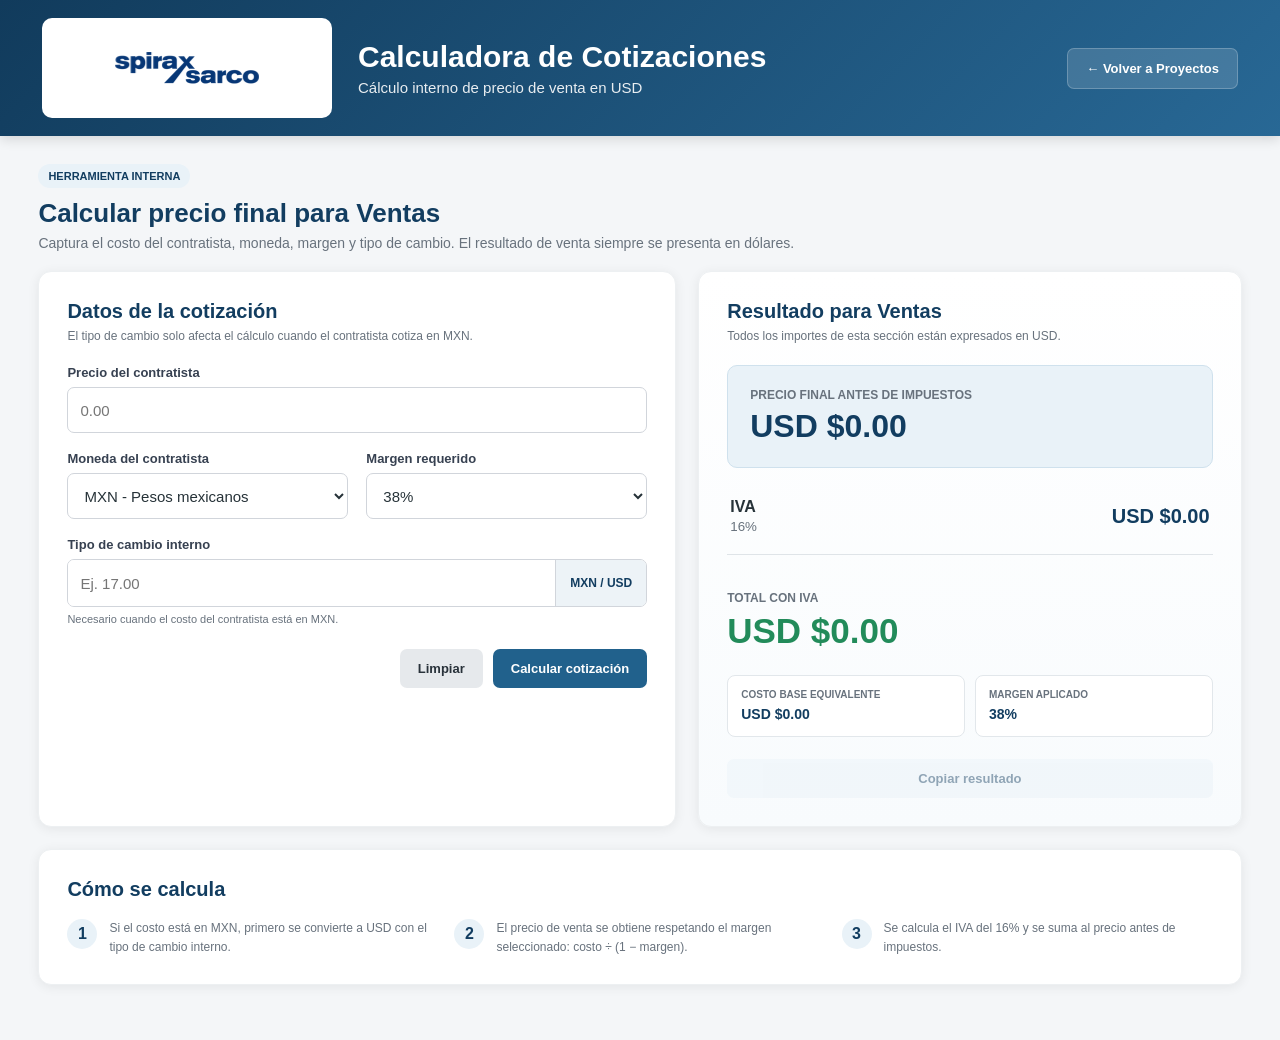
==== calculadora.html @ c2febee2 "Integración con Supabase" ====
<!DOCTYPE html>
<html lang="es">
<head>
    <meta charset="UTF-8">
    <meta name="viewport" content="width=device-width, initial-scale=1.0">
    <title>Calculadora de Cotizaciones</title>
    <link rel="stylesheet" href="calculadora.css">
</head>
<body>
    <header class="encabezado">
        <div class="encabezado-izquierda">
            <div class="logo-contenedor">
                <img src="assets/spirax-logo.png" alt="Spirax Sarco" class="logo-spirax">
            </div>
            <div>
                <h1>Calculadora de Cotizaciones</h1>
                <p>Cálculo interno de precio de venta en USD</p>
            </div>
        </div>
        <a class="btn btn-claro" href="index.html">← Volver a Proyectos</a>
    </header>

    <main class="contenedor">
        <section class="intro">
            <div>
                <span class="etiqueta">HERRAMIENTA INTERNA</span>
                <h2>Calcular precio final para Ventas</h2>
                <p>Captura el costo del contratista, moneda, margen y tipo de cambio. El resultado de venta siempre se presenta en dólares.</p>
            </div>
        </section>

        <section class="grid-principal">
            <div class="tarjeta formulario-card">
                <div class="titulo-seccion">
                    <h3>Datos de la cotización</h3>
                    <p>El tipo de cambio solo afecta el cálculo cuando el contratista cotiza en MXN.</p>
                </div>

                <div class="form-grid">
                    <div class="campo campo-ancho">
                        <label for="precioContratista">Precio del contratista</label>
                        <input type="number" id="precioContratista" min="0" step="0.01" placeholder="0.00">
                    </div>

                    <div class="campo">
                        <label for="monedaContratista">Moneda del contratista</label>
                        <select id="monedaContratista">
                            <option value="MXN">MXN - Pesos mexicanos</option>
                            <option value="USD">USD - Dólares</option>
                        </select>
                    </div>

                    <div class="campo">
                        <label for="margen">Margen requerido</label>
                        <select id="margen">
                            <option value="38">38%</option>
                            <option value="40">40%</option>
                            <option value="45">45%</option>
                            <option value="50">50%</option>
                        </select>
                    </div>

                    <div class="campo campo-ancho">
                        <label for="tipoCambio">Tipo de cambio interno</label>
                        <div class="input-con-sufijo">
                            <input type="number" id="tipoCambio" min="0" step="0.0001" placeholder="Ej. 17.00">
                            <span>MXN / USD</span>
                        </div>
                        <small id="ayudaTipoCambio">Necesario cuando el costo del contratista está en MXN.</small>
                    </div>
                </div>

                <div id="mensajeError" class="mensaje-error oculto"></div>

                <div class="acciones">
                    <button type="button" id="btnLimpiar" class="btn btn-secundario">Limpiar</button>
                    <button type="button" id="btnCalcular" class="btn btn-principal">Calcular cotización</button>
                </div>
            </div>

            <div class="tarjeta resultados-card">
                <div class="titulo-seccion">
                    <h3>Resultado para Ventas</h3>
                    <p>Todos los importes de esta sección están expresados en USD.</p>
                </div>

                <div class="resultado-destacado">
                    <span>Precio final antes de impuestos</span>
                    <strong id="resultadoSubtotal">USD $0.00</strong>
                </div>

                <div class="resultado-fila">
                    <div>
                        <span>IVA</span>
                        <small>16%</small>
                    </div>
                    <strong id="resultadoIVA">USD $0.00</strong>
                </div>

                <div class="separador"></div>

                <div class="resultado-total">
                    <span>Total con IVA</span>
                    <strong id="resultadoTotal">USD $0.00</strong>
                </div>

                <div class="detalle-calculo">
                    <div>
                        <span>Costo base equivalente</span>
                        <strong id="costoBaseUSD">USD $0.00</strong>
                    </div>
                    <div>
                        <span>Margen aplicado</span>
                        <strong id="margenAplicado">38%</strong>
                    </div>
                </div>

                <button type="button" id="btnCopiar" class="btn btn-copiar" disabled>Copiar resultado</button>
            </div>
        </section>

        <section class="tarjeta formula-card">
            <h3>Cómo se calcula</h3>
            <div class="formula-grid">
                <div>
                    <span>1</span>
                    <p>Si el costo está en MXN, primero se convierte a USD con el tipo de cambio interno.</p>
                </div>
                <div>
                    <span>2</span>
                    <p>El precio de venta se obtiene respetando el margen seleccionado: costo ÷ (1 − margen).</p>
                </div>
                <div>
                    <span>3</span>
                    <p>Se calcula el IVA del 16% y se suma al precio antes de impuestos.</p>
                </div>
            </div>
        </section>
    </main>

    <script src="calculadora.js"></script>
</body>
</html>
---- calculadora.css ----
* {
    box-sizing: border-box;
    margin: 0;
    padding: 0;
}

:root {
    --azul-oscuro: #123d60;
    --azul: #21618c;
    --azul-medio: #367bab;
    --azul-claro: #e9f2f8;
    --verde: #228b5a;
    --gris-fondo: #f4f6f8;
    --gris-borde: #dfe4e8;
    --texto: #263238;
    --texto-secundario: #68727d;
}

body {
    font-family: Arial, Helvetica, sans-serif;
    background: var(--gris-fondo);
    color: var(--texto);
}

.encabezado {
    min-height: 120px;
    background: linear-gradient(135deg, #113b5c, #286895);
    color: white;
    padding: 18px 42px;
    display: flex;
    justify-content: space-between;
    align-items: center;
    box-shadow: 0 3px 12px rgba(0,0,0,0.14);
}

.encabezado-izquierda {
    display: flex;
    align-items: center;
    gap: 26px;
}

.logo-contenedor {
    width: 290px;
    min-width: 290px;
    height: 100px;
    background: white;
    border-radius: 10px;
    display: flex;
    align-items: center;
    justify-content: center;
    overflow: hidden;
}

.logo-spirax {
    width: 260px;
    height: 84px;
    object-fit: contain;
    transform: scale(1.9);
}

.encabezado h1 {
    font-size: 30px;
    margin-bottom: 5px;
}

.encabezado p {
    font-size: 15px;
    opacity: .9;
}

.contenedor {
    width: 94%;
    max-width: 1450px;
    margin: 28px auto 55px;
}

.intro {
    display: flex;
    justify-content: space-between;
    align-items: flex-end;
    margin-bottom: 20px;
}

.etiqueta {
    display: inline-block;
    padding: 6px 10px;
    border-radius: 20px;
    background: var(--azul-claro);
    color: var(--azul-oscuro);
    font-size: 11px;
    font-weight: 700;
    margin-bottom: 10px;
}

.intro h2 {
    color: var(--azul-oscuro);
    font-size: 26px;
    margin-bottom: 6px;
}

.intro p {
    color: var(--texto-secundario);
    font-size: 14px;
}

.grid-principal {
    display: grid;
    grid-template-columns: 1.08fr .92fr;
    gap: 22px;
    align-items: stretch;
}

.tarjeta {
    background: white;
    border: 1px solid #edf0f2;
    border-radius: 13px;
    box-shadow: 0 2px 12px rgba(0,0,0,.07);
    padding: 28px;
}

.titulo-seccion {
    margin-bottom: 22px;
}

.titulo-seccion h3,
.formula-card h3 {
    color: var(--azul-oscuro);
    font-size: 20px;
    margin-bottom: 6px;
}

.titulo-seccion p {
    color: var(--texto-secundario);
    font-size: 12px;
}

.form-grid {
    display: grid;
    grid-template-columns: 1fr 1fr;
    gap: 18px;
}

.campo {
    display: flex;
    flex-direction: column;
}

.campo-ancho {
    grid-column: 1 / -1;
}

.campo label {
    font-weight: 700;
    font-size: 13px;
    margin-bottom: 7px;
    color: #374151;
}

.campo input,
.campo select {
    width: 100%;
    height: 46px;
    border: 1px solid #d1d5db;
    border-radius: 7px;
    padding: 0 12px;
    background: white;
    font-size: 15px;
    color: var(--texto);
}

.campo input:focus,
.campo select:focus {
    outline: none;
    border-color: var(--azul-medio);
    box-shadow: 0 0 0 3px rgba(54,123,171,.10);
}

.campo small {
    color: var(--texto-secundario);
    margin-top: 6px;
    font-size: 11px;
}

.input-con-sufijo {
    display: grid;
    grid-template-columns: 1fr auto;
    border: 1px solid #d1d5db;
    border-radius: 7px;
    overflow: hidden;
}

.input-con-sufijo input {
    border: none;
    border-radius: 0;
}

.input-con-sufijo span {
    display: flex;
    align-items: center;
    padding: 0 14px;
    background: #edf3f7;
    color: var(--azul-oscuro);
    font-weight: 700;
    font-size: 12px;
    border-left: 1px solid #d1d5db;
}

.acciones {
    display: flex;
    justify-content: flex-end;
    gap: 10px;
    margin-top: 24px;
}

.btn {
    border: none;
    border-radius: 7px;
    padding: 12px 18px;
    font-weight: 700;
    cursor: pointer;
    text-decoration: none;
    display: inline-flex;
    align-items: center;
    justify-content: center;
    font-size: 13px;
}

.btn-principal {
    background: var(--azul);
    color: white;
}

.btn-secundario {
    background: #e6e9ec;
    color: #29323a;
}

.btn-claro {
    background: rgba(255,255,255,.14);
    border: 1px solid rgba(255,255,255,.22);
    color: white;
}

.btn-copiar {
    width: 100%;
    margin-top: 22px;
    background: var(--azul-claro);
    color: var(--azul-oscuro);
}

.btn:disabled {
    opacity: .45;
    cursor: not-allowed;
}

.resultados-card {
    background: linear-gradient(180deg, #ffffff 0%, #f8fbfd 100%);
}

.resultado-destacado {
    border: 1px solid #cfe1ed;
    background: var(--azul-claro);
    border-radius: 10px;
    padding: 22px;
    margin-bottom: 18px;
}

.resultado-destacado span,
.resultado-total span {
    display: block;
    font-size: 12px;
    font-weight: 700;
    color: var(--texto-secundario);
    text-transform: uppercase;
    margin-bottom: 6px;
}

.resultado-destacado strong {
    color: var(--azul-oscuro);
    font-size: 32px;
}

.resultado-fila {
    display: flex;
    align-items: center;
    justify-content: space-between;
    padding: 12px 3px;
}

.resultado-fila span {
    font-weight: 700;
}

.resultado-fila small {
    display: block;
    color: var(--texto-secundario);
    margin-top: 3px;
}

.resultado-fila strong {
    color: var(--azul-oscuro);
    font-size: 20px;
}

.separador {
    height: 1px;
    background: #dfe4e8;
    margin: 8px 0 18px;
}

.resultado-total {
    padding: 18px 0;
}

.resultado-total strong {
    display: block;
    font-size: 35px;
    color: var(--verde);
}

.detalle-calculo {
    display: grid;
    grid-template-columns: 1fr 1fr;
    gap: 10px;
    margin-top: 6px;
}

.detalle-calculo div {
    border: 1px solid #e2e7eb;
    background: white;
    border-radius: 8px;
    padding: 13px;
}

.detalle-calculo span {
    display: block;
    color: var(--texto-secundario);
    font-size: 10px;
    text-transform: uppercase;
    font-weight: 700;
    margin-bottom: 5px;
}

.detalle-calculo strong {
    color: var(--azul-oscuro);
    font-size: 14px;
}

.mensaje-error {
    margin-top: 17px;
    padding: 12px 14px;
    border-radius: 7px;
    background: #fde8ea;
    color: #a32731;
    font-size: 13px;
    font-weight: 700;
}

.oculto {
    display: none !important;
}

.formula-card {
    margin-top: 22px;
}

.formula-grid {
    display: grid;
    grid-template-columns: repeat(3, 1fr);
    gap: 16px;
    margin-top: 18px;
}

.formula-grid div {
    display: flex;
    gap: 12px;
    align-items: flex-start;
}

.formula-grid span {
    width: 30px;
    min-width: 30px;
    height: 30px;
    border-radius: 50%;
    display: flex;
    justify-content: center;
    align-items: center;
    background: var(--azul-claro);
    color: var(--azul-oscuro);
    font-weight: 700;
}

.formula-grid p {
    color: var(--texto-secundario);
    font-size: 12px;
    line-height: 1.55;
}

@media(max-width: 900px) {
    .grid-principal,
    .formula-grid {
        grid-template-columns: 1fr;
    }

    .encabezado {
        flex-direction: column;
        align-items: flex-start;
        gap: 16px;
        padding: 20px;
    }
}

@media(max-width: 650px) {
    .form-grid,
    .detalle-calculo {
        grid-template-columns: 1fr;
    }

    .campo-ancho {
        grid-column: auto;
    }

    .logo-contenedor {
        width: 235px;
        min-width: 235px;
        height: 84px;
    }

    .logo-spirax {
        width: 210px;
        height: 70px;
    }

    .resultado-destacado strong,
    .resultado-total strong {
        font-size: 27px;
    }
}
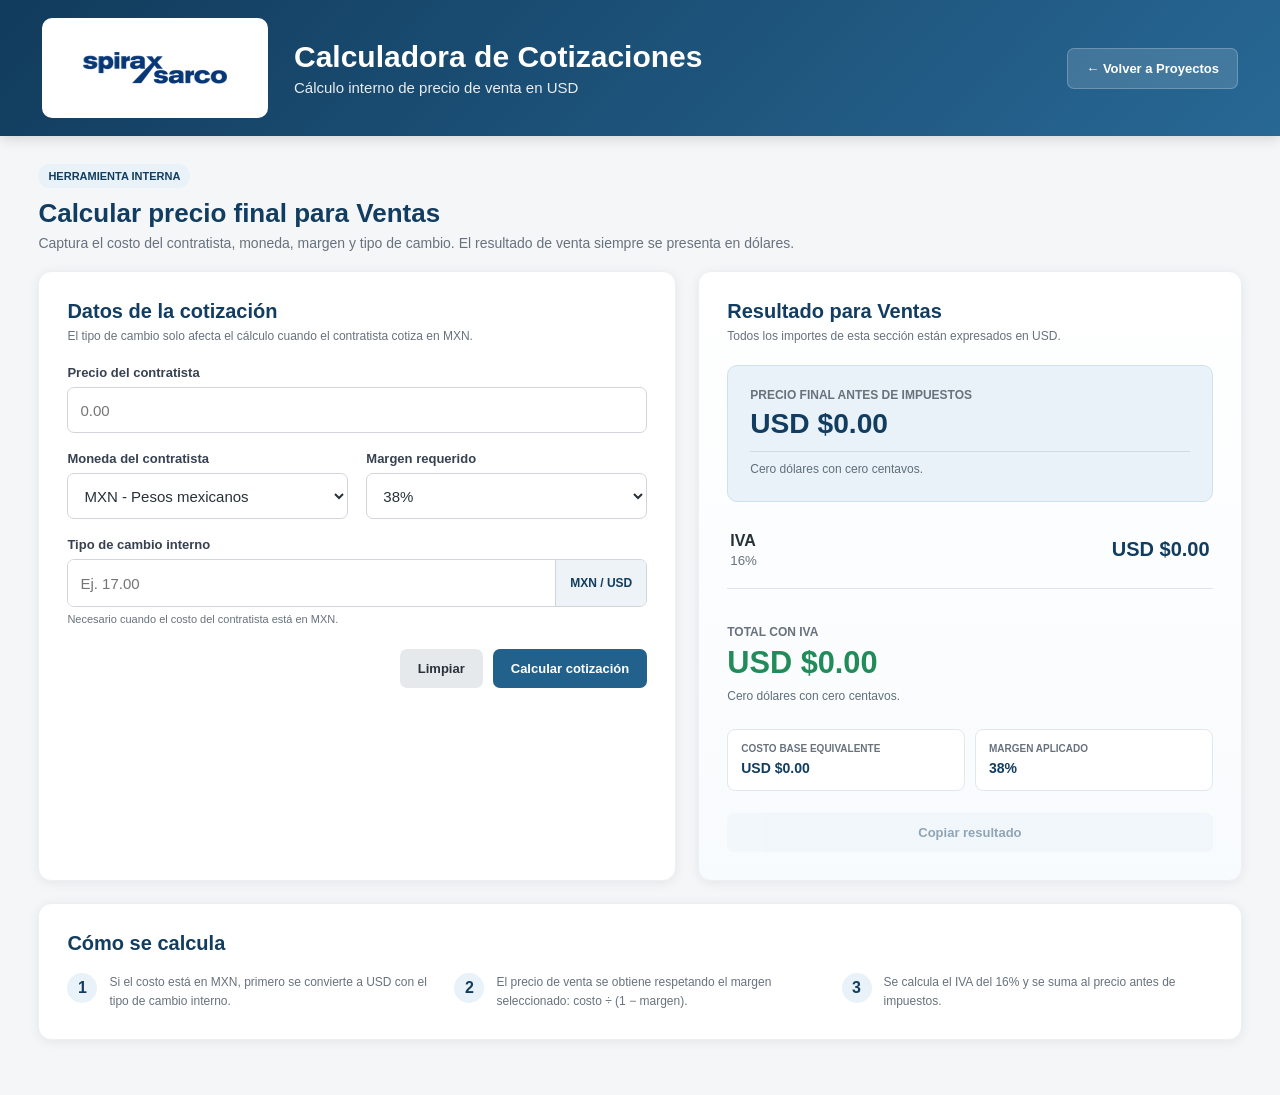
==== commit a4552277: "Add files via upload Actualizacion" ====
--- a/calculadora.html
+++ b/calculadora.html
@@ -7,51 +7,78 @@
     <link rel="stylesheet" href="calculadora.css">
 </head>
 <body>
+
     <header class="encabezado">
         <div class="encabezado-izquierda">
             <div class="logo-contenedor">
                 <img src="assets/spirax-logo.png" alt="Spirax Sarco" class="logo-spirax">
             </div>
+
             <div>
                 <h1>Calculadora de Cotizaciones</h1>
                 <p>Cálculo interno de precio de venta en USD</p>
             </div>
         </div>
+
         <a class="btn btn-claro" href="index.html">← Volver a Proyectos</a>
     </header>
 
+
     <main class="contenedor">
+
         <section class="intro">
             <div>
                 <span class="etiqueta">HERRAMIENTA INTERNA</span>
                 <h2>Calcular precio final para Ventas</h2>
-                <p>Captura el costo del contratista, moneda, margen y tipo de cambio. El resultado de venta siempre se presenta en dólares.</p>
+                <p>
+                    Captura el costo del contratista, moneda, margen y tipo de cambio.
+                    El resultado de venta siempre se presenta en dólares.
+                </p>
             </div>
         </section>
 
+
         <section class="grid-principal">
+
             <div class="tarjeta formulario-card">
+
                 <div class="titulo-seccion">
                     <h3>Datos de la cotización</h3>
-                    <p>El tipo de cambio solo afecta el cálculo cuando el contratista cotiza en MXN.</p>
-                </div>
+                    <p>
+                        El tipo de cambio solo afecta el cálculo cuando el contratista
+                        cotiza en MXN.
+                    </p>
+                </div>
+
 
                 <div class="form-grid">
+
                     <div class="campo campo-ancho">
                         <label for="precioContratista">Precio del contratista</label>
-                        <input type="number" id="precioContratista" min="0" step="0.01" placeholder="0.00">
-                    </div>
+
+                        <input
+                            type="number"
+                            id="precioContratista"
+                            min="0"
+                            step="0.01"
+                            placeholder="0.00"
+                        >
+                    </div>
+
 
                     <div class="campo">
                         <label for="monedaContratista">Moneda del contratista</label>
+
                         <select id="monedaContratista">
                             <option value="MXN">MXN - Pesos mexicanos</option>
                             <option value="USD">USD - Dólares</option>
                         </select>
                     </div>
 
+
                     <div class="campo">
                         <label for="margen">Margen requerido</label>
+
                         <select id="margen">
                             <option value="38">38%</option>
                             <option value="40">40%</option>
@@ -60,84 +87,186 @@
                         </select>
                     </div>
 
+
                     <div class="campo campo-ancho">
+
                         <label for="tipoCambio">Tipo de cambio interno</label>
+
                         <div class="input-con-sufijo">
-                            <input type="number" id="tipoCambio" min="0" step="0.0001" placeholder="Ej. 17.00">
+                            <input
+                                type="number"
+                                id="tipoCambio"
+                                min="0"
+                                step="0.0001"
+                                placeholder="Ej. 17.00"
+                            >
+
                             <span>MXN / USD</span>
                         </div>
-                        <small id="ayudaTipoCambio">Necesario cuando el costo del contratista está en MXN.</small>
-                    </div>
-                </div>
+
+                        <small id="ayudaTipoCambio">
+                            Necesario cuando el costo del contratista está en MXN.
+                        </small>
+
+                    </div>
+
+                </div>
+
 
                 <div id="mensajeError" class="mensaje-error oculto"></div>
 
+
                 <div class="acciones">
-                    <button type="button" id="btnLimpiar" class="btn btn-secundario">Limpiar</button>
-                    <button type="button" id="btnCalcular" class="btn btn-principal">Calcular cotización</button>
-                </div>
-            </div>
+
+                    <button
+                        type="button"
+                        id="btnLimpiar"
+                        class="btn btn-secundario"
+                    >
+                        Limpiar
+                    </button>
+
+                    <button
+                        type="button"
+                        id="btnCalcular"
+                        class="btn btn-principal"
+                    >
+                        Calcular cotización
+                    </button>
+
+                </div>
+
+            </div>
+
 
             <div class="tarjeta resultados-card">
+
                 <div class="titulo-seccion">
                     <h3>Resultado para Ventas</h3>
                     <p>Todos los importes de esta sección están expresados en USD.</p>
                 </div>
 
+
                 <div class="resultado-destacado">
+
                     <span>Precio final antes de impuestos</span>
-                    <strong id="resultadoSubtotal">USD $0.00</strong>
-                </div>
+
+                    <strong id="resultadoSubtotal">
+                        USD $0.00
+                    </strong>
+
+                    <small
+                        id="resultadoSubtotalLetras"
+                        class="resultado-en-letras"
+                    >
+                        Cero dólares con cero centavos.
+                    </small>
+
+                </div>
+
 
                 <div class="resultado-fila">
+
                     <div>
                         <span>IVA</span>
                         <small>16%</small>
                     </div>
-                    <strong id="resultadoIVA">USD $0.00</strong>
-                </div>
+
+                    <strong id="resultadoIVA">
+                        USD $0.00
+                    </strong>
+
+                </div>
+
 
                 <div class="separador"></div>
 
+
                 <div class="resultado-total">
+
                     <span>Total con IVA</span>
-                    <strong id="resultadoTotal">USD $0.00</strong>
-                </div>
+
+                    <strong id="resultadoTotal">
+                        USD $0.00
+                    </strong>
+
+                    <small
+                        id="resultadoTotalLetras"
+                        class="resultado-en-letras resultado-en-letras-total"
+                    >
+                        Cero dólares con cero centavos.
+                    </small>
+
+                </div>
+
 
                 <div class="detalle-calculo">
+
                     <div>
                         <span>Costo base equivalente</span>
                         <strong id="costoBaseUSD">USD $0.00</strong>
                     </div>
+
                     <div>
                         <span>Margen aplicado</span>
                         <strong id="margenAplicado">38%</strong>
                     </div>
-                </div>
-
-                <button type="button" id="btnCopiar" class="btn btn-copiar" disabled>Copiar resultado</button>
-            </div>
+
+                </div>
+
+
+                <button
+                    type="button"
+                    id="btnCopiar"
+                    class="btn btn-copiar"
+                    disabled
+                >
+                    Copiar resultado
+                </button>
+
+            </div>
+
         </section>
 
+
         <section class="tarjeta formula-card">
+
             <h3>Cómo se calcula</h3>
+
             <div class="formula-grid">
+
                 <div>
                     <span>1</span>
-                    <p>Si el costo está en MXN, primero se convierte a USD con el tipo de cambio interno.</p>
-                </div>
+                    <p>
+                        Si el costo está en MXN, primero se convierte a USD
+                        con el tipo de cambio interno.
+                    </p>
+                </div>
+
                 <div>
                     <span>2</span>
-                    <p>El precio de venta se obtiene respetando el margen seleccionado: costo ÷ (1 − margen).</p>
-                </div>
+                    <p>
+                        El precio de venta se obtiene respetando el margen
+                        seleccionado: costo ÷ (1 − margen).
+                    </p>
+                </div>
+
                 <div>
                     <span>3</span>
-                    <p>Se calcula el IVA del 16% y se suma al precio antes de impuestos.</p>
-                </div>
-            </div>
+                    <p>
+                        Se calcula el IVA del 16% y se suma al precio antes
+                        de impuestos.
+                    </p>
+                </div>
+
+            </div>
+
         </section>
+
     </main>
 
+
     <script src="calculadora.js"></script>
+
 </body>
-</html>
+</html>
--- a/calculadora.css
+++ b/calculadora.css
@@ -22,15 +22,22 @@
     color: var(--texto);
 }
 
+
+/* =========================================================
+   ENCABEZADO
+   ========================================================= */
+
 .encabezado {
     min-height: 120px;
     background: linear-gradient(135deg, #113b5c, #286895);
     color: white;
     padding: 18px 42px;
+
     display: flex;
     justify-content: space-between;
     align-items: center;
-    box-shadow: 0 3px 12px rgba(0,0,0,0.14);
+
+    box-shadow: 0 3px 12px rgba(0, 0, 0, 0.14);
 }
 
 .encabezado-izquierda {
@@ -40,20 +47,24 @@
 }
 
 .logo-contenedor {
-    width: 290px;
-    min-width: 290px;
+    width: 226px;
+    min-width: 226px;
     height: 100px;
+
     background: white;
     border-radius: 10px;
+
     display: flex;
     align-items: center;
     justify-content: center;
+
     overflow: hidden;
 }
 
 .logo-spirax {
     width: 260px;
     height: 84px;
+
     object-fit: contain;
     transform: scale(1.9);
 }
@@ -65,12 +76,18 @@
 
 .encabezado p {
     font-size: 15px;
-    opacity: .9;
-}
+    opacity: 0.9;
+}
+
+
+/* =========================================================
+   CONTENIDO
+   ========================================================= */
 
 .contenedor {
     width: 94%;
     max-width: 1450px;
+
     margin: 28px auto 55px;
 }
 
@@ -78,23 +95,30 @@
     display: flex;
     justify-content: space-between;
     align-items: flex-end;
+
     margin-bottom: 20px;
 }
 
 .etiqueta {
     display: inline-block;
+
     padding: 6px 10px;
+
     border-radius: 20px;
+
     background: var(--azul-claro);
     color: var(--azul-oscuro);
+
     font-size: 11px;
     font-weight: 700;
+
     margin-bottom: 10px;
 }
 
 .intro h2 {
     color: var(--azul-oscuro);
     font-size: 26px;
+
     margin-bottom: 6px;
 }
 
@@ -103,18 +127,29 @@
     font-size: 14px;
 }
 
+
+/* =========================================================
+   GRID PRINCIPAL
+   ========================================================= */
+
 .grid-principal {
     display: grid;
-    grid-template-columns: 1.08fr .92fr;
+
+    grid-template-columns: 1.08fr 0.92fr;
+
     gap: 22px;
+
     align-items: stretch;
 }
 
 .tarjeta {
     background: white;
+
     border: 1px solid #edf0f2;
     border-radius: 13px;
-    box-shadow: 0 2px 12px rgba(0,0,0,.07);
+
+    box-shadow: 0 2px 12px rgba(0, 0, 0, 0.07);
+
     padding: 28px;
 }
 
@@ -125,18 +160,28 @@
 .titulo-seccion h3,
 .formula-card h3 {
     color: var(--azul-oscuro);
+
     font-size: 20px;
+
     margin-bottom: 6px;
 }
 
 .titulo-seccion p {
     color: var(--texto-secundario);
+
     font-size: 12px;
 }
+
+
+/* =========================================================
+   FORMULARIO
+   ========================================================= */
 
 .form-grid {
     display: grid;
+
     grid-template-columns: 1fr 1fr;
+
     gap: 18px;
 }
 
@@ -152,7 +197,9 @@
 .campo label {
     font-weight: 700;
     font-size: 13px;
+
     margin-bottom: 7px;
+
     color: #374151;
 }
 
@@ -160,10 +207,14 @@
 .campo select {
     width: 100%;
     height: 46px;
+
     border: 1px solid #d1d5db;
     border-radius: 7px;
+
     padding: 0 12px;
+
     background: white;
+
     font-size: 15px;
     color: var(--texto);
 }
@@ -171,21 +222,33 @@
 .campo input:focus,
 .campo select:focus {
     outline: none;
+
     border-color: var(--azul-medio);
-    box-shadow: 0 0 0 3px rgba(54,123,171,.10);
+
+    box-shadow: 0 0 0 3px rgba(54, 123, 171, 0.10);
 }
 
 .campo small {
     color: var(--texto-secundario);
+
     margin-top: 6px;
+
     font-size: 11px;
 }
+
+
+/* =========================================================
+   INPUT TIPO DE CAMBIO
+   ========================================================= */
 
 .input-con-sufijo {
     display: grid;
+
     grid-template-columns: 1fr auto;
+
     border: 1px solid #d1d5db;
     border-radius: 7px;
+
     overflow: hidden;
 }
 
@@ -196,32 +259,53 @@
 
 .input-con-sufijo span {
     display: flex;
+
     align-items: center;
+
     padding: 0 14px;
+
     background: #edf3f7;
-    color: var(--azul-oscuro);
+
+    color: var(--azul-oscuro);
+
     font-weight: 700;
     font-size: 12px;
+
     border-left: 1px solid #d1d5db;
 }
 
+
+/* =========================================================
+   BOTONES
+   ========================================================= */
+
 .acciones {
     display: flex;
+
     justify-content: flex-end;
+
     gap: 10px;
+
     margin-top: 24px;
 }
 
 .btn {
     border: none;
     border-radius: 7px;
+
     padding: 12px 18px;
-    font-weight: 700;
+
+    font-weight: 700;
+
     cursor: pointer;
+
     text-decoration: none;
+
     display: inline-flex;
+
     align-items: center;
     justify-content: center;
+
     font-size: 13px;
 }
 
@@ -236,54 +320,134 @@
 }
 
 .btn-claro {
-    background: rgba(255,255,255,.14);
-    border: 1px solid rgba(255,255,255,.22);
+    background: rgba(255, 255, 255, 0.14);
+
+    border: 1px solid rgba(255, 255, 255, 0.22);
+
     color: white;
 }
 
 .btn-copiar {
     width: 100%;
+
     margin-top: 22px;
+
     background: var(--azul-claro);
+
     color: var(--azul-oscuro);
 }
 
 .btn:disabled {
-    opacity: .45;
+    opacity: 0.45;
+
     cursor: not-allowed;
 }
 
+
+/* =========================================================
+   RESULTADOS
+   ========================================================= */
+
 .resultados-card {
-    background: linear-gradient(180deg, #ffffff 0%, #f8fbfd 100%);
-}
+    background: linear-gradient(
+        180deg,
+        #ffffff 0%,
+        #f8fbfd 100%
+    );
+}
+
+
+/* =========================================================
+   PRECIO ANTES DE IMPUESTOS
+   ========================================================= */
 
 .resultado-destacado {
+    width: 100%;
+
     border: 1px solid #cfe1ed;
+    border-radius: 10px;
+
     background: var(--azul-claro);
-    border-radius: 10px;
+
     padding: 22px;
+
     margin-bottom: 18px;
 }
 
-.resultado-destacado span,
-.resultado-total span {
+.resultado-destacado > span {
     display: block;
+
     font-size: 12px;
     font-weight: 700;
+
     color: var(--texto-secundario);
+
     text-transform: uppercase;
+
     margin-bottom: 6px;
 }
 
-.resultado-destacado strong {
-    color: var(--azul-oscuro);
-    font-size: 32px;
-}
+
+/*
+   IMPORTANTE:
+   El importe ocupa su propia línea.
+*/
+
+.resultado-destacado > strong {
+    display: block;
+
+    width: 100%;
+
+    color: var(--azul-oscuro);
+
+    font-size: clamp(27px, 2.2vw, 32px);
+    font-weight: 700;
+
+    line-height: 1.15;
+
+    white-space: nowrap;
+}
+
+
+/*
+   IMPORTE ESCRITO CON LETRA
+   Siempre debajo del número.
+*/
+
+.resultado-destacado > .resultado-en-letras {
+    display: block;
+
+    width: 100%;
+
+    margin-top: 11px;
+    padding-top: 9px;
+
+    border-top: 1px solid rgba(18, 61, 96, 0.12);
+
+    font-family: Arial, Helvetica, sans-serif;
+
+    font-size: 12px;
+    font-style: normal;
+    font-weight: 400;
+
+    line-height: 1.45;
+
+    color: #5f6f7b;
+
+    text-transform: none;
+}
+
+
+/* =========================================================
+   IVA
+   ========================================================= */
 
 .resultado-fila {
     display: flex;
+
     align-items: center;
     justify-content: space-between;
+
     padding: 12px 3px;
 }
 
@@ -293,65 +457,152 @@
 
 .resultado-fila small {
     display: block;
+
     color: var(--texto-secundario);
+
     margin-top: 3px;
 }
 
 .resultado-fila strong {
     color: var(--azul-oscuro);
+
     font-size: 20px;
 }
+
+
+/* =========================================================
+   SEPARADOR
+   ========================================================= */
 
 .separador {
     height: 1px;
+
     background: #dfe4e8;
+
     margin: 8px 0 18px;
 }
+
+
+/* =========================================================
+   TOTAL CON IVA
+   ========================================================= */
 
 .resultado-total {
     padding: 18px 0;
 }
 
-.resultado-total strong {
+.resultado-total > span {
     display: block;
-    font-size: 35px;
+
+    font-size: 12px;
+    font-weight: 700;
+
+    color: var(--texto-secundario);
+
+    text-transform: uppercase;
+
+    margin-bottom: 6px;
+}
+
+.resultado-total > strong {
+    display: block;
+
+    width: 100%;
+
+    font-size: clamp(30px, 2.4vw, 35px);
+    font-weight: 700;
+
+    line-height: 1.15;
+
     color: var(--verde);
-}
+
+    white-space: nowrap;
+}
+
+
+/*
+   Texto del total escrito con letra.
+*/
+
+.resultado-total > .resultado-en-letras {
+    display: block;
+
+    width: 100%;
+
+    margin-top: 8px;
+
+    font-family: Arial, Helvetica, sans-serif;
+
+    font-size: 12px;
+    font-style: normal;
+    font-weight: 400;
+
+    line-height: 1.45;
+
+    color: #5f6f7b;
+
+    text-transform: none;
+}
+
+
+/* =========================================================
+   DETALLE DEL CÁLCULO
+   ========================================================= */
 
 .detalle-calculo {
     display: grid;
+
     grid-template-columns: 1fr 1fr;
+
     gap: 10px;
+
     margin-top: 6px;
 }
 
 .detalle-calculo div {
     border: 1px solid #e2e7eb;
+
     background: white;
+
     border-radius: 8px;
+
     padding: 13px;
 }
 
 .detalle-calculo span {
     display: block;
+
     color: var(--texto-secundario);
+
     font-size: 10px;
     text-transform: uppercase;
     font-weight: 700;
+
     margin-bottom: 5px;
 }
 
 .detalle-calculo strong {
     color: var(--azul-oscuro);
+
     font-size: 14px;
 }
+
+
+/* =========================================================
+   ERROR
+   ========================================================= */
 
 .mensaje-error {
     margin-top: 17px;
+
     padding: 12px 14px;
+
     border-radius: 7px;
+
     background: #fde8ea;
+
     color: #a32731;
+
     font-size: 13px;
     font-weight: 700;
 }
@@ -360,20 +611,30 @@
     display: none !important;
 }
 
+
+/* =========================================================
+   EXPLICACIÓN DE FÓRMULA
+   ========================================================= */
+
 .formula-card {
     margin-top: 22px;
 }
 
 .formula-grid {
     display: grid;
+
     grid-template-columns: repeat(3, 1fr);
+
     gap: 16px;
+
     margin-top: 18px;
 }
 
 .formula-grid div {
     display: flex;
+
     gap: 12px;
+
     align-items: flex-start;
 }
 
@@ -381,22 +642,36 @@
     width: 30px;
     min-width: 30px;
     height: 30px;
+
     border-radius: 50%;
-    display: flex;
+
+    display: flex;
+
     justify-content: center;
     align-items: center;
+
     background: var(--azul-claro);
-    color: var(--azul-oscuro);
+
+    color: var(--azul-oscuro);
+
     font-weight: 700;
 }
 
 .formula-grid p {
     color: var(--texto-secundario);
+
     font-size: 12px;
+
     line-height: 1.55;
 }
 
-@media(max-width: 900px) {
+
+/* =========================================================
+   TABLET
+   ========================================================= */
+
+@media (max-width: 900px) {
+
     .grid-principal,
     .formula-grid {
         grid-template-columns: 1fr;
@@ -404,13 +679,22 @@
 
     .encabezado {
         flex-direction: column;
+
         align-items: flex-start;
+
         gap: 16px;
+
         padding: 20px;
     }
 }
 
-@media(max-width: 650px) {
+
+/* =========================================================
+   CELULAR
+   ========================================================= */
+
+@media (max-width: 650px) {
+
     .form-grid,
     .detalle-calculo {
         grid-template-columns: 1fr;
@@ -423,6 +707,7 @@
     .logo-contenedor {
         width: 235px;
         min-width: 235px;
+
         height: 84px;
     }
 
@@ -431,8 +716,15 @@
         height: 70px;
     }
 
-    .resultado-destacado strong,
-    .resultado-total strong {
+    .resultado-destacado > strong,
+    .resultado-total > strong {
         font-size: 27px;
+
+        white-space: normal;
     }
-}
+
+    .resultado-destacado > .resultado-en-letras,
+    .resultado-total > .resultado-en-letras {
+        font-size: 11px;
+    }
+}
